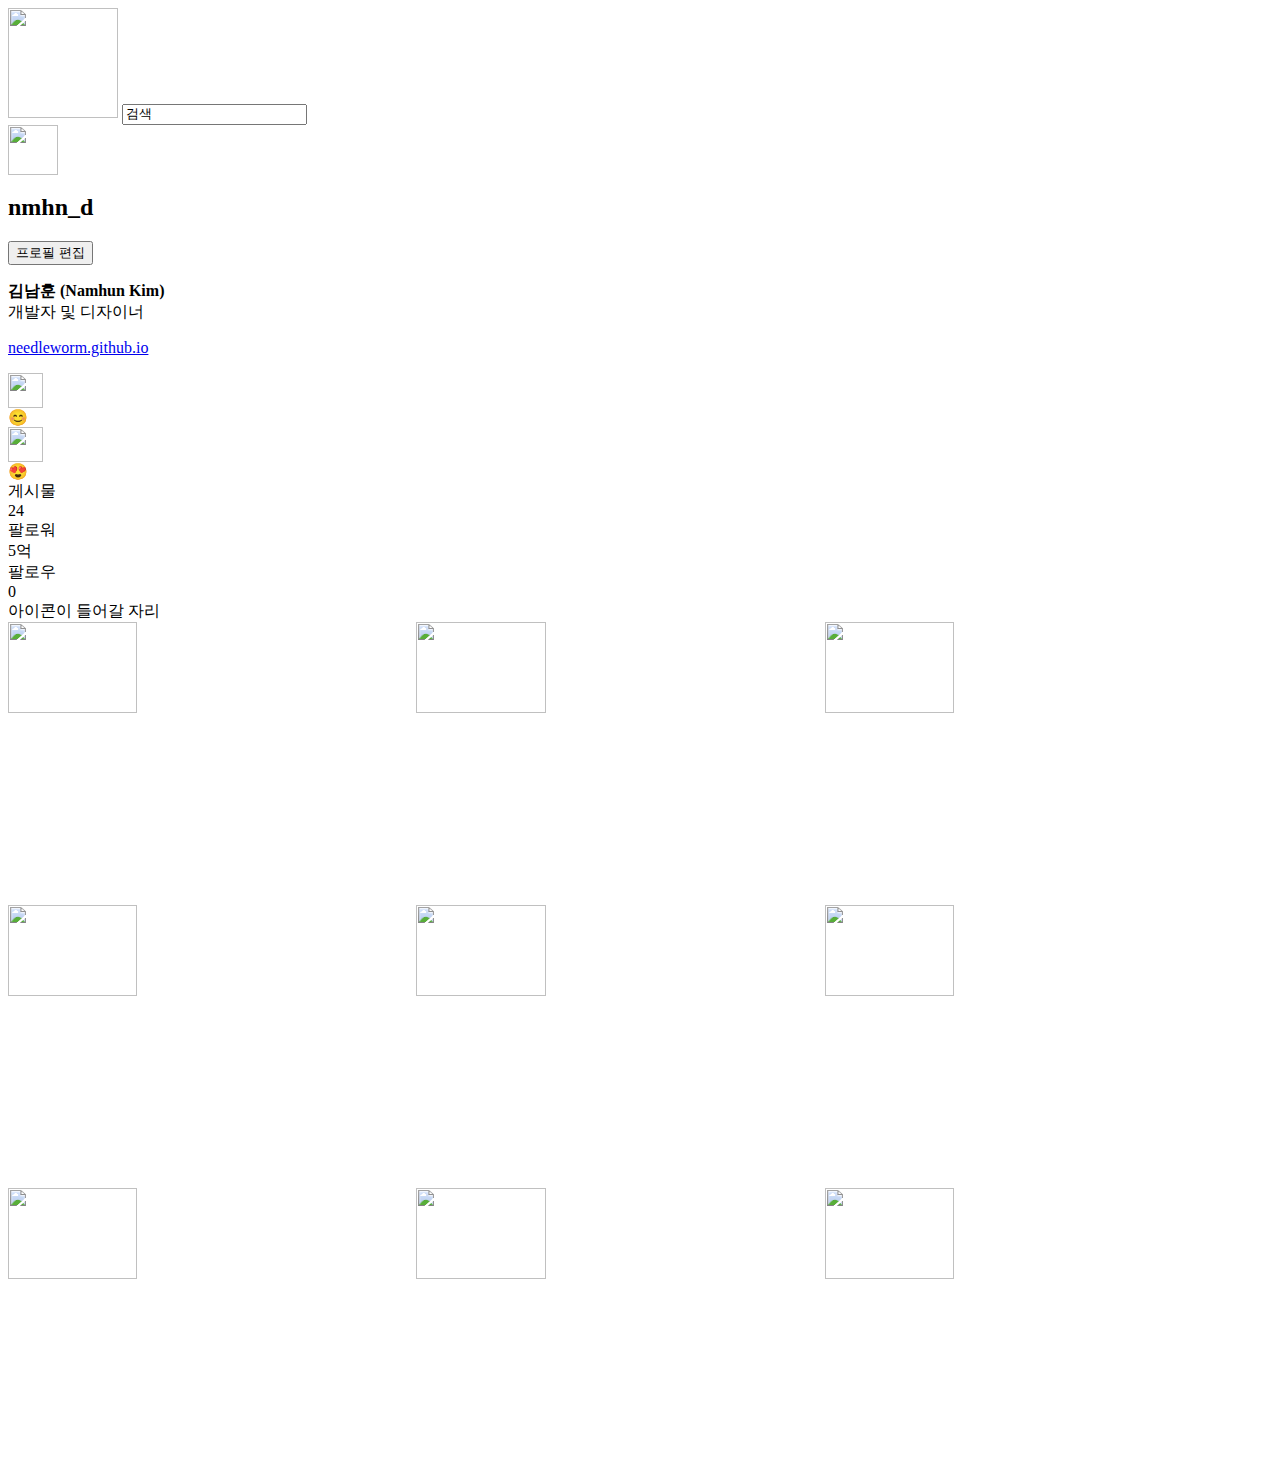
==== index.html @ 16e82bdd "first commit" ====
<html>
    <head>
        <link href="style.css" rel="stylesheet">
    </head>
    <body>
        <div>
            <img src="https://www.instagram.com/static/images/web/logged_out_wordmark.png/7a252de00b20.png"
            width="110px"/>
            <input type="search" value="검색"/>
        </div>
        <div id="profile">
            <img src="image/profile.jpg" width="50px"/>
            <div>
                <h2>nmhn_d</h2>
                <button>프로필 편집</button>
            </div>
        </div>
        <div>
            <p>
                <strong>
                    김남훈 (Namhun Kim)
                </strong><br/>
                개발자 및 디자이너
            </p>
            <p>
                <a href="https://needleworm.github.io">
                    needleworm.github.io
                </a>
            </p>
        </div>
        <div>
            <div class="highlight">
                <div>
                    <img src="image/hl 1.jpg"
                    height="35px"/>
                </div>
                <div>
                    😊
                </div>
            </div>
            <div class="highlight">
                <div>
                    <img src="image/hl 2.jpg"
                    height="35px"/>
                </div>
                <div>
                    😍
                </div>
            </div>
        </div>
        <div>
            <div>
                게시물<br/>
                24
            </div>
            <div>
                팔로워<br/>
                5억
            </div>
            <div>
                팔로우<br/>
                0
            </div>
        </div>
        <div>아이콘이 들어갈 자리</div>
        <div>
            <img src="image/thumbnails/1.jpg" width="32%"/>
            <img src="image/thumbnails/2.jpg" width="32%"/>
            <img src="image/thumbnails/3.jpg" width="32%"/>
            <img src="image/thumbnails/4.jpg" width="32%"/>
            <img src="image/thumbnails/5.jpg" width="32%"/>
            <img src="image/thumbnails/6.jpg" width="32%"/>
            <img src="image/thumbnails/7.jpg" width="32%"/>
            <img src="image/thumbnails/8.jpg" width="32%"/>
            <img src="image/thumbnails/9.jpg" width="32%"/>
        </div>
    </body>
</html>
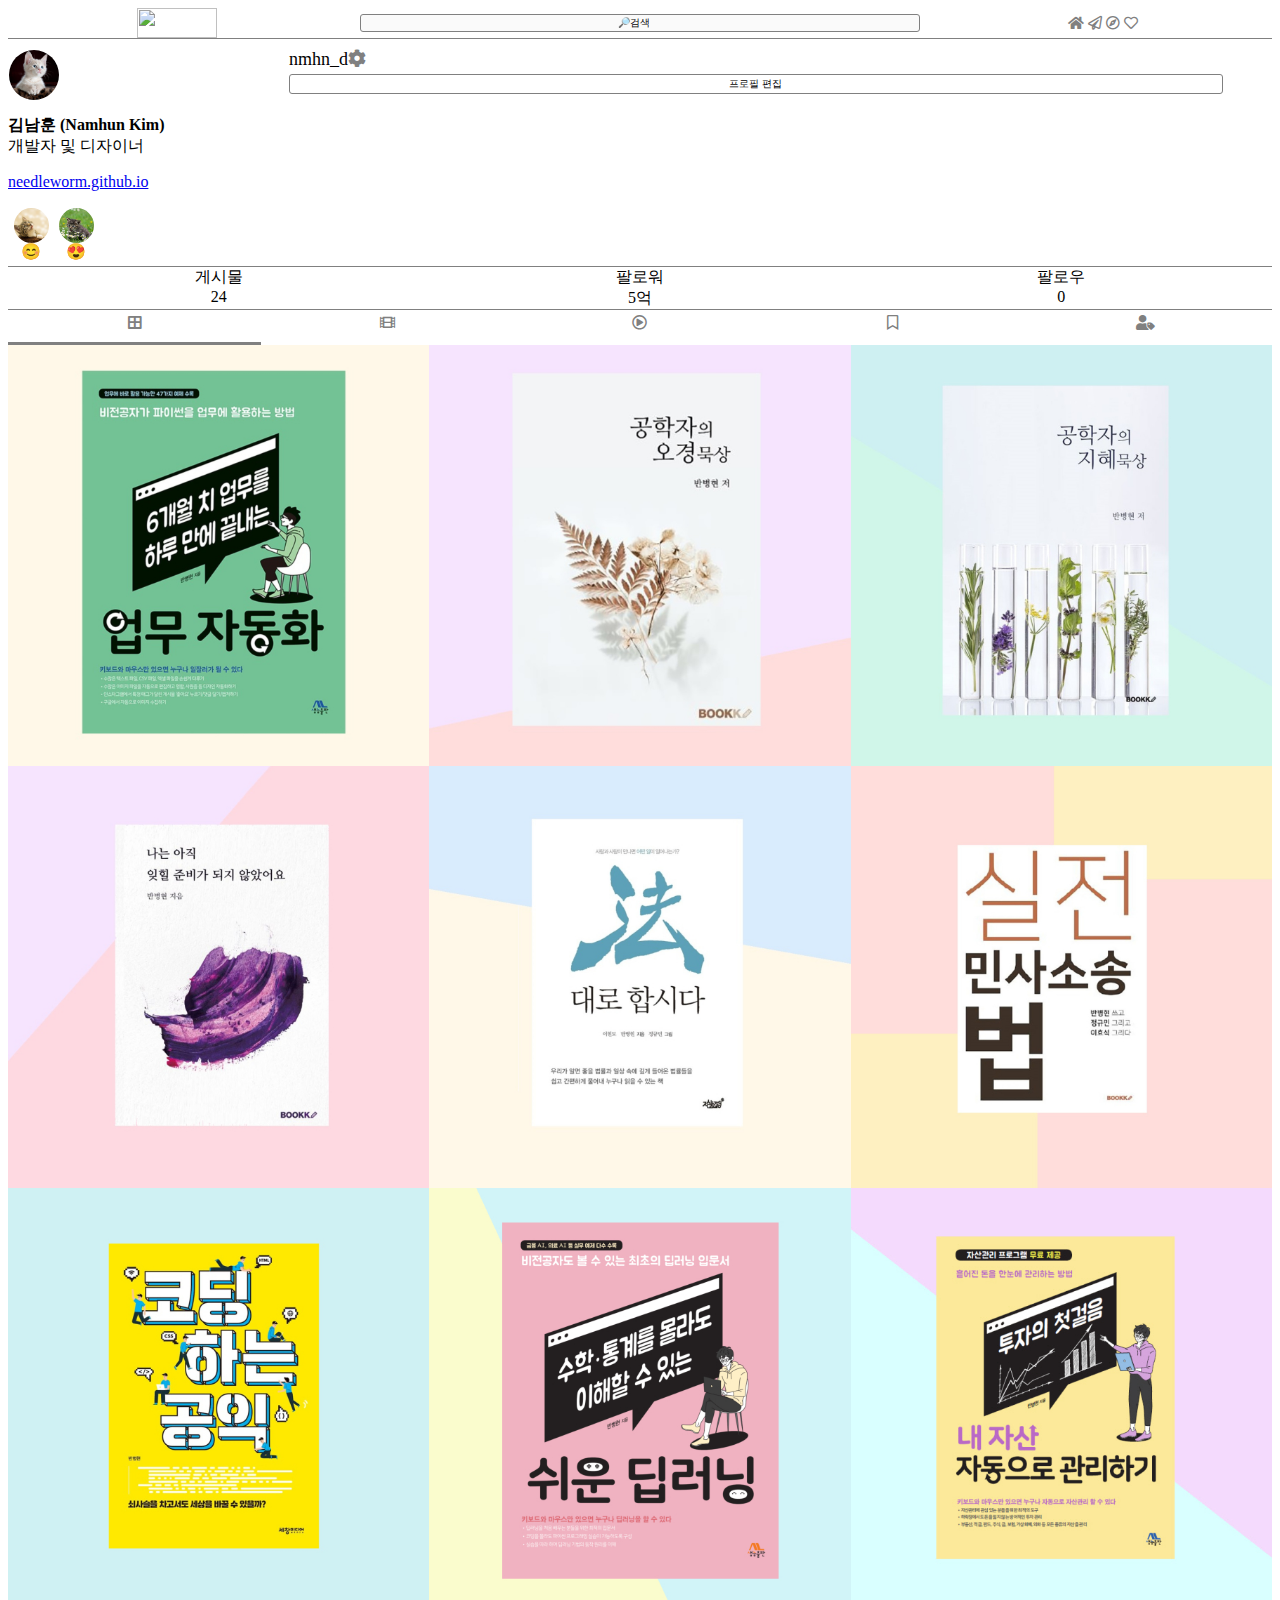
==== commit 5b0b0648: "CSS 추가" ====
--- a/index.html
+++ b/index.html
@@ -1,17 +1,25 @@
 <html>
     <head>
         <link href="style.css" rel="stylesheet">
+        <link href="https://pro.fontawesome.com/releases/v5.10.0/css/all.css" rel="stylesheet">
     </head>
     <body>
-        <div>
-            <img src="https://www.instagram.com/static/images/web/logged_out_wordmark.png/7a252de00b20.png"
-            width="110px"/>
-            <input type="search" value="검색"/>
+        <div id="top">
+            <img src="https://www.instagram.com/static/images/web/logged_out_wordmark.png/7a252de00b20.png" width="80px"/>
+            <input type="search" value="🔎검색"/>
+            <div>
+                <i class="fas fa-home"></i>
+                <i class="far fa-paper-plane"></i>
+                <i class="far fa-compass"></i>
+                <i class="far fa-heart"></i>
+            </div>
         </div>
         <div id="profile">
-            <img src="image/profile.jpg" width="50px"/>
-            <div>
-                <h2>nmhn_d</h2>
+            <div id="profile_pic">
+                <img class="circle_pic" src="image/profile.jpg"/>
+            </div>
+            <div id="profile_info">
+                <div id="id">nmhn_d<i class="fas fa-cog"></i></div>
                 <button>프로필 편집</button>
             </div>
         </div>
@@ -28,52 +36,72 @@
                 </a>
             </p>
         </div>
-        <div>
+        <div id="highlight_area">
             <div class="highlight">
-                <div>
-                    <img src="image/hl 1.jpg"
-                    height="35px"/>
+                <div class="highlight_pic">
+                    <img class="circle_pic" src="image/hl 1.jpg"/>
                 </div>
                 <div>
                     😊
                 </div>
             </div>
             <div class="highlight">
-                <div>
-                    <img src="image/hl 2.jpg"
-                    height="35px"/>
+                <div class="highlight_pic">
+                    <img class="circle_pic" src="image/hl 2.jpg"/>
                 </div>
                 <div>
                     😍
                 </div>
             </div>
+            <div></div>
         </div>
-        <div>
-            <div>
+        <div id="stat_bar">
+            <div class="stat">
                 게시물<br/>
                 24
             </div>
-            <div>
+            <div class="stat">
                 팔로워<br/>
                 5억
             </div>
-            <div>
+            <div class="stat">
                 팔로우<br/>
                 0
             </div>
         </div>
-        <div>아이콘이 들어갈 자리</div>
+        <div id="sub_icons">
+            <div class="selected">
+                <i class="fas fa-border-all"></i>
+            </div>
+            <div>
+                <i class="fas fa-film"></i>
+            </div>
+            <div>
+                <i class="far fa-play-circle"></i>
+            </div>
+            <div>
+                <i class="far fa-bookmark"></i>
+            </div>
+            <div>
+                <i class="fas fa-user-tag"></i>
+            </div>
+        </div>
         <div>
-            <img src="image/thumbnails/1.jpg" width="32%"/>
-            <img src="image/thumbnails/2.jpg" width="32%"/>
-            <img src="image/thumbnails/3.jpg" width="32%"/>
-            <img src="image/thumbnails/4.jpg" width="32%"/>
-            <img src="image/thumbnails/5.jpg" width="32%"/>
-            <img src="image/thumbnails/6.jpg" width="32%"/>
-            <img src="image/thumbnails/7.jpg" width="32%"/>
-            <img src="image/thumbnails/8.jpg" width="32%"/>
-            <img src="image/thumbnails/9.jpg" width="32%"/>
+            <div class="thumbnail_grid">
+                <img src="image/thumbnails/1.jpg" class="thumbnail"/>
+                <img src="image/thumbnails/2.jpg" class="thumbnail"/>
+                <img src="image/thumbnails/3.jpg" class="thumbnail"/>
+            </div>
+            <div class="thumbnail_grid">
+                <img src="image/thumbnails/4.jpg" class="thumbnail"/>
+                <img src="image/thumbnails/5.jpg" class="thumbnail"/>
+                <img src="image/thumbnails/6.jpg" class="thumbnail"/>
+            </div>
+            <div class="thumbnail_grid">
+                <img src="image/thumbnails/7.jpg" class="thumbnail"/>
+                <img src="image/thumbnails/8.jpg" class="thumbnail"/>
+                <img src="image/thumbnails/9.jpg" class="thumbnail"/>
+            </div>
         </div>
     </body>
 </html>
-
--- a/style.css
+++ b/style.css
@@ -0,0 +1,148 @@
+h2{
+    color:red;
+}
+
+#profile{
+    display: grid;
+    grid-template-columns: 1fr 3.5fr;
+}
+
+#profile_info{
+    display: grid;
+    grid-template-rows: 1fr 1fr;
+
+    height: 50px;
+}
+
+.thumbnail_grid{
+    display: grid;
+    grid-template-columns: 1fr 1fr 1fr;
+}
+
+.thumbnail{
+    width: 100%;
+}
+
+#stat_bar{
+    display: grid;
+    grid-template-columns: 1fr 1fr 1fr;
+
+    border-top: 1px solid gray;
+    border-bottom: 1px solid gray;
+
+    margin-bottom: 5px;
+    margin-top: 5px;
+}
+
+.stat{
+    text-align: center;
+}
+
+.circle_pic{
+    border: solid white 1px;
+    border-radius: 50%;
+
+    width: 100%;
+    height: 100%;
+    object-fit: cover;
+}
+
+#profile_pic{
+    width: 50px;
+    height: 50px;
+}
+
+.highlight_pic{
+    width: 35px;
+    height: 35px;
+
+    margin-left: auto;
+    margin-right: auto;
+}
+
+#highlight_area{
+    display: grid;
+    grid-template-columns: 45px 45px 1fr;
+}
+
+.highlight{
+    text-align: center;
+}
+
+#id{
+    font-size: 18px;
+    font-weight: 100;
+}
+
+button{
+    height: 80%;
+    width: 95%;
+
+    font-size: 10px;
+    background-color: white;
+    border: solid gray 1px;
+    border-radius: 3px;
+}
+
+#top{
+    display: grid;
+    grid-template-columns: 4fr 7fr 4fr;
+    height: 30px;
+
+    border-bottom: solid gray 0.1px;
+    margin-bottom: 10px;
+}
+
+#top img{
+    margin-left: auto;
+    margin-right: auto;
+
+    height: 100%;
+    object-fit: contain;
+}
+
+#top input{
+    height: 60%;
+    width: 95%;
+
+    margin-left: auto;
+    margin-right: auto;
+    margin-top: auto;
+    margin-bottom: auto;
+
+    text-align: center;
+    background-color: rgb(250, 250, 250);
+
+    border: solid gray 1px;
+    border-radius: 3px;
+
+    font-size: 10px;
+    font-weight: 100;
+}
+
+i{
+    color: gray;
+}
+
+#top i{
+    font-size: 14px;
+}
+
+#top div{
+    text-align: center;
+    padding-top: 6px;
+}
+
+#sub_icons{
+    display: grid;
+    grid-template-columns: 1fr 1fr 1fr 1fr 1fr;
+
+    text-align: center;
+    font-size: 15px;
+
+    height: 30px;
+}
+
+.selected{
+    border-bottom: solid gray 3px;
+}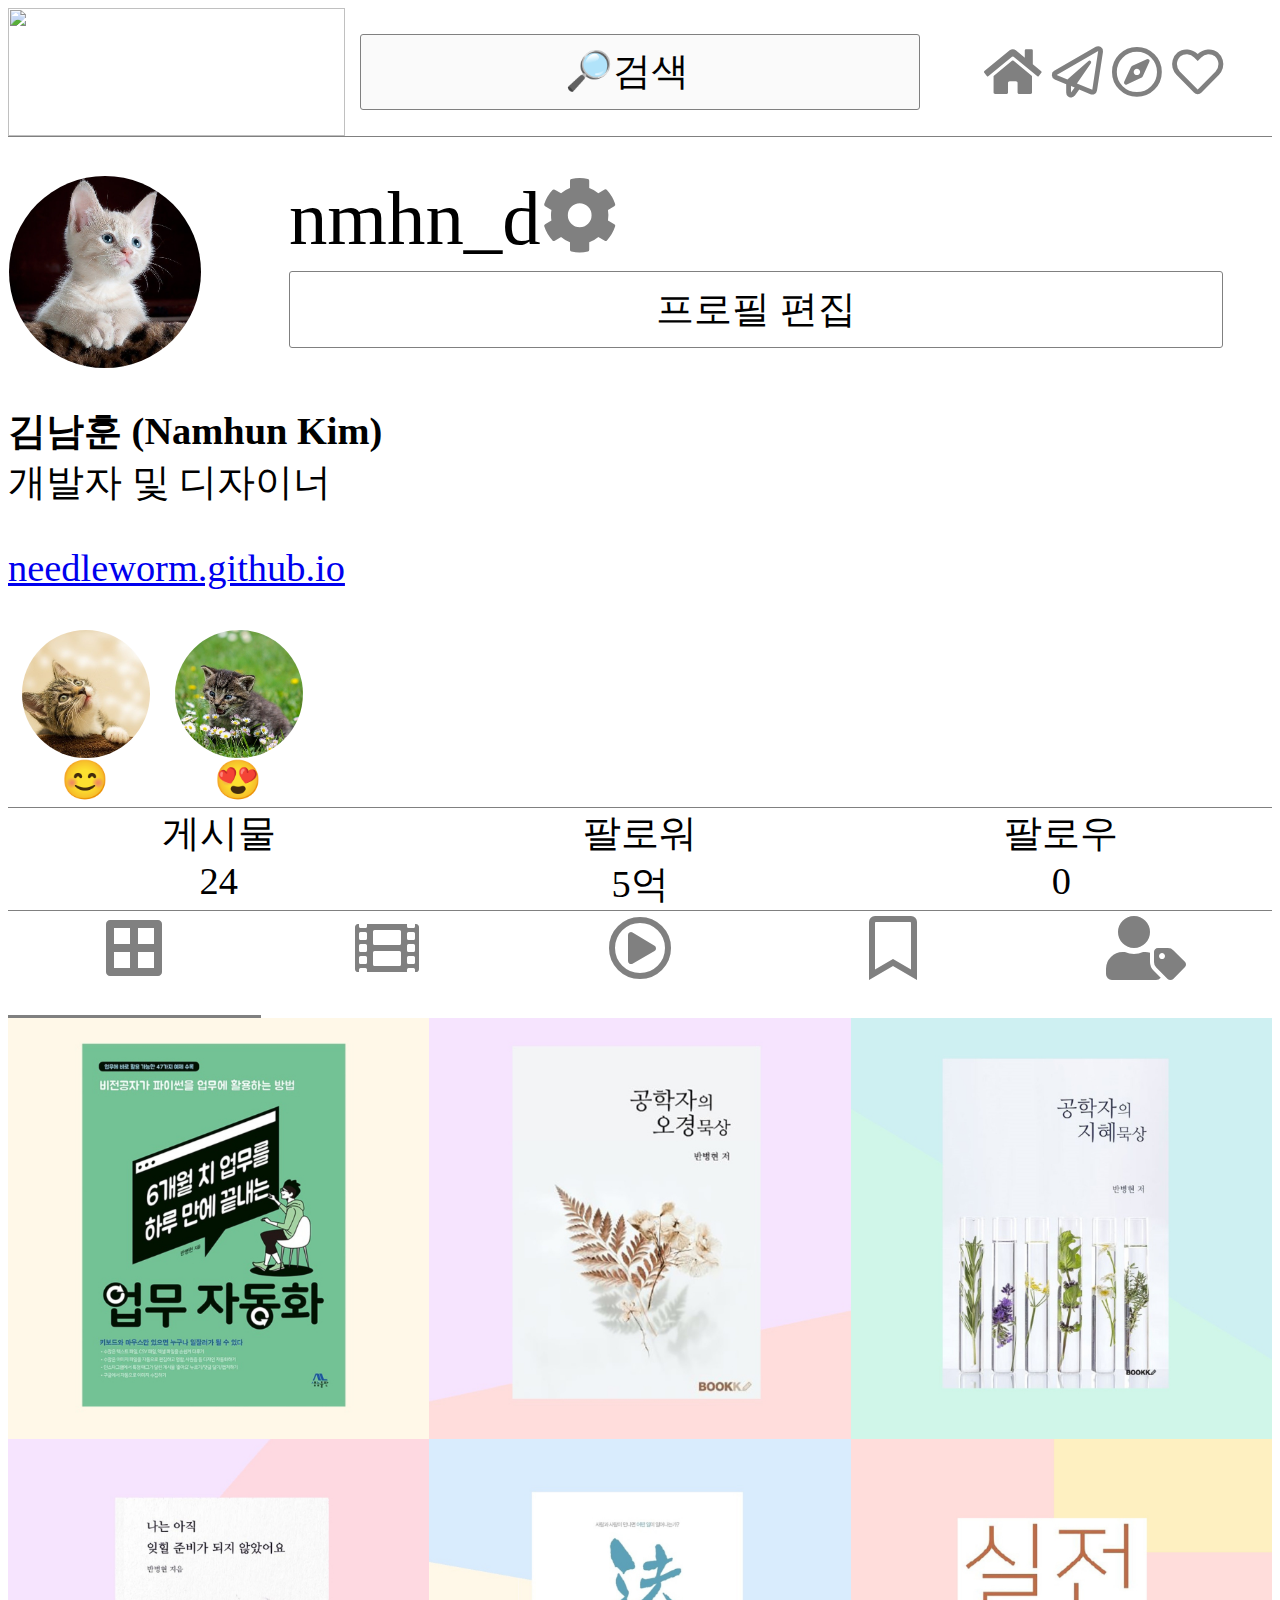
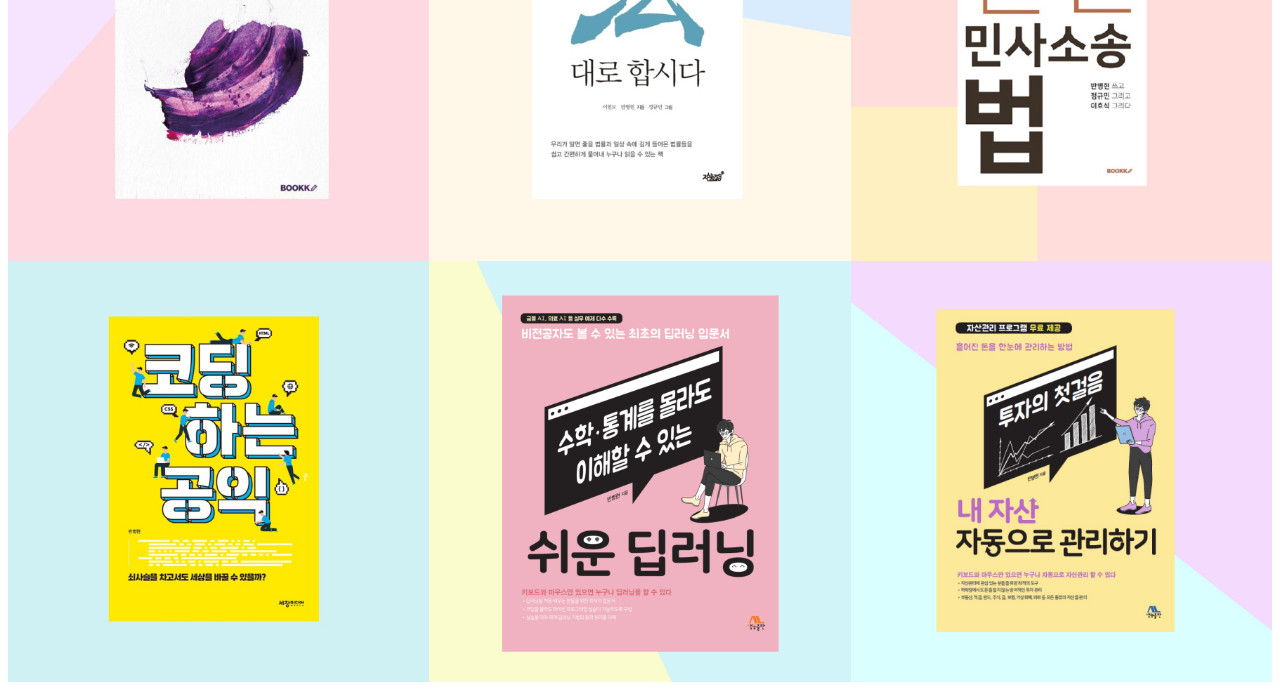
==== commit f5f7466a: "반응형 웹" ====
--- a/index.html
+++ b/index.html
@@ -5,7 +5,7 @@
     </head>
     <body>
         <div id="top">
-            <img src="https://www.instagram.com/static/images/web/logged_out_wordmark.png/7a252de00b20.png" width="80px"/>
+            <img src="https://www.instagram.com/static/images/web/logged_out_wordmark.png/7a252de00b20.png" />
             <input type="search" value="🔎검색"/>
             <div>
                 <i class="fas fa-home"></i>
--- a/style.css
+++ b/style.css
@@ -1,5 +1,5 @@
-h2{
-    color:red;
+body{
+    font-size: 3vw;
 }
 
 #profile{
@@ -10,8 +10,7 @@
 #profile_info{
     display: grid;
     grid-template-rows: 1fr 1fr;
-
-    height: 50px;
+    height: 15vw;
 }
 
 .thumbnail_grid{
@@ -48,13 +47,13 @@
 }
 
 #profile_pic{
-    width: 50px;
-    height: 50px;
+    width: 15vw;
+    height: 15vw;
 }
 
 .highlight_pic{
-    width: 35px;
-    height: 35px;
+    width: 10vw;
+    height: 10vw;
 
     margin-left: auto;
     margin-right: auto;
@@ -62,7 +61,7 @@
 
 #highlight_area{
     display: grid;
-    grid-template-columns: 45px 45px 1fr;
+    grid-template-columns: 12vw 12vw 1fr;
 }
 
 .highlight{
@@ -70,7 +69,7 @@
 }
 
 #id{
-    font-size: 18px;
+    font-size: 6vw;
     font-weight: 100;
 }
 
@@ -78,7 +77,7 @@
     height: 80%;
     width: 95%;
 
-    font-size: 10px;
+    font-size: 3vw;
     background-color: white;
     border: solid gray 1px;
     border-radius: 3px;
@@ -87,10 +86,10 @@
 #top{
     display: grid;
     grid-template-columns: 4fr 7fr 4fr;
-    height: 30px;
-
+    height: 10vw;
+    min-height: 10vw;
     border-bottom: solid gray 0.1px;
-    margin-bottom: 10px;
+    margin-bottom: 3vw;
 }
 
 #top img{
@@ -116,7 +115,7 @@
     border: solid gray 1px;
     border-radius: 3px;
 
-    font-size: 10px;
+    font-size: 3vw;
     font-weight: 100;
 }
 
@@ -125,12 +124,12 @@
 }
 
 #top i{
-    font-size: 14px;
+    font-size: 4vw;
 }
 
 #top div{
     text-align: center;
-    padding-top: 6px;
+    padding-top: 3vw;
 }
 
 #sub_icons{
@@ -138,11 +137,12 @@
     grid-template-columns: 1fr 1fr 1fr 1fr 1fr;
 
     text-align: center;
-    font-size: 15px;
+    font-size: 5vw;
 
-    height: 30px;
+    height: 8vw;
 }
 
 .selected{
     border-bottom: solid gray 3px;
-}+}
+
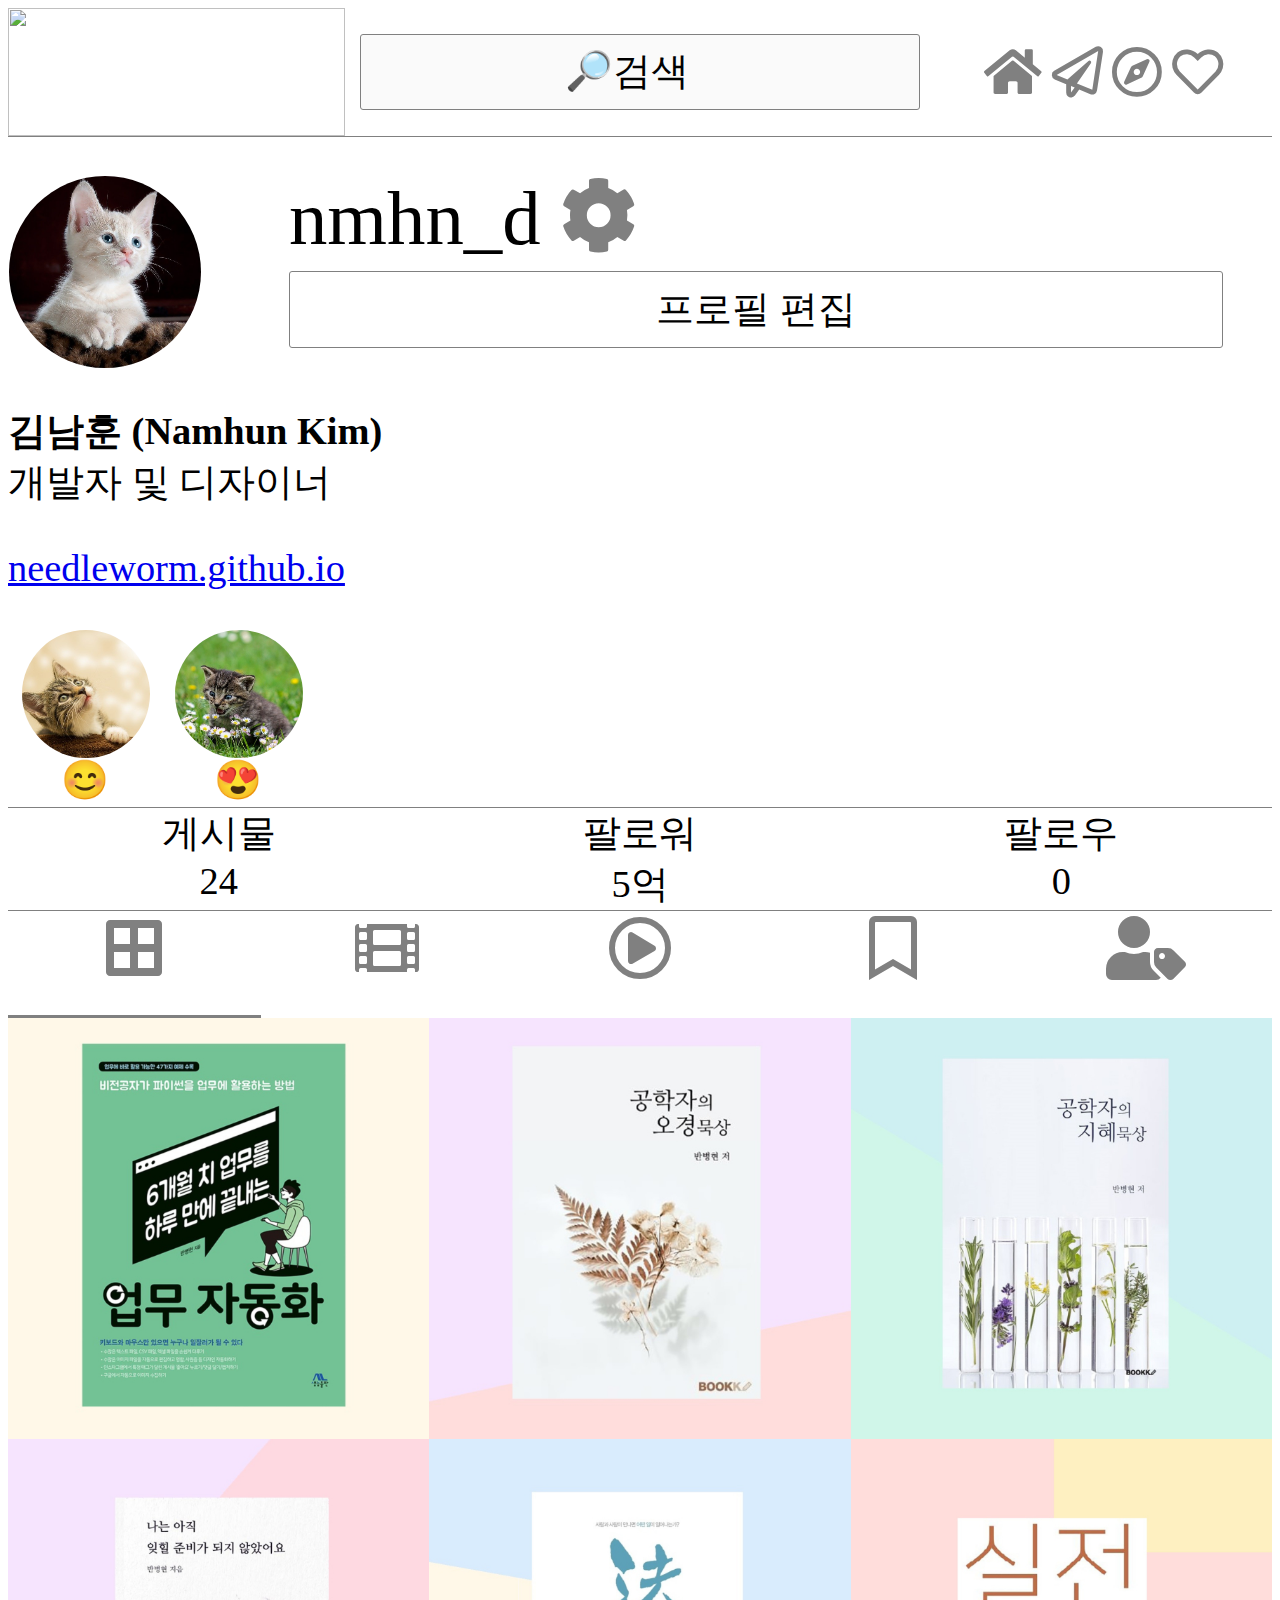
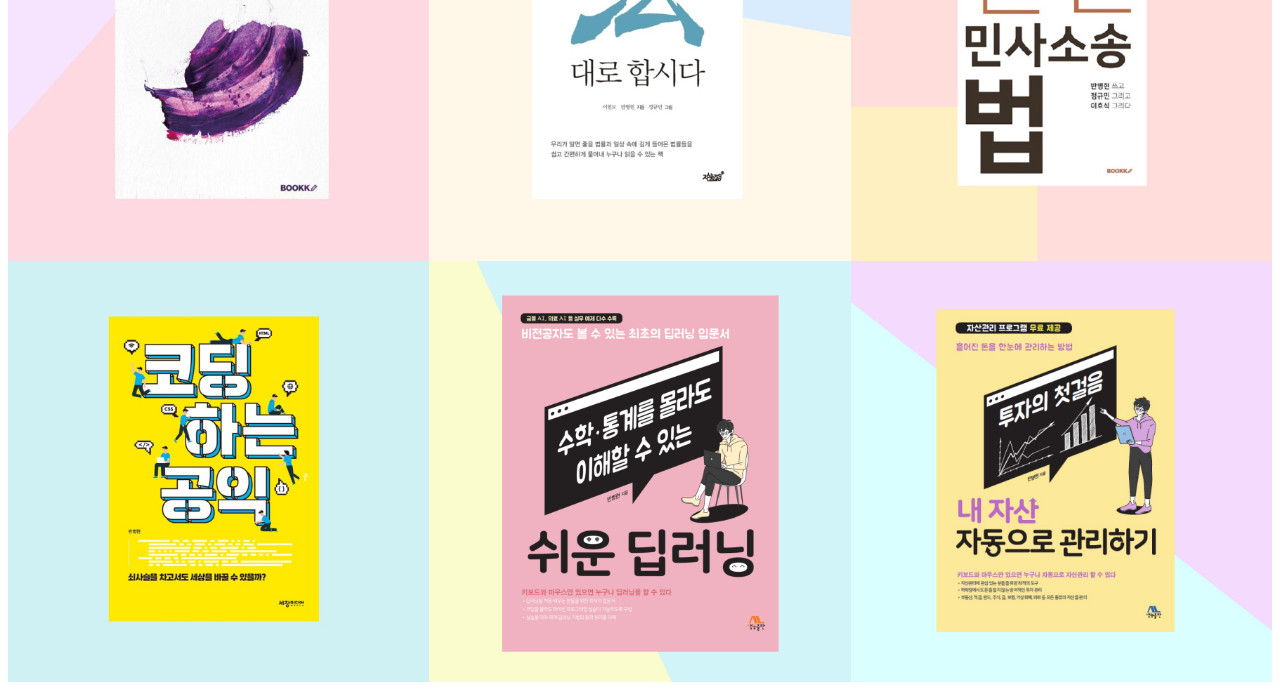
==== commit 768fd3a6: "인스타그램 완성!" ====
--- a/index.html
+++ b/index.html
@@ -2,6 +2,7 @@
     <head>
         <link href="style.css" rel="stylesheet">
         <link href="https://pro.fontawesome.com/releases/v5.10.0/css/all.css" rel="stylesheet">
+        <script src="script.js"></script>
     </head>
     <body>
         <div id="top">
@@ -19,18 +20,21 @@
                 <img class="circle_pic" src="image/profile.jpg"/>
             </div>
             <div id="profile_info">
-                <div id="id">nmhn_d<i class="fas fa-cog"></i></div>
+                <div id="id">
+                    <span>nmhn_d</span>
+                    <i class="fas fa-cog"></i>
+                </div>
                 <button>프로필 편집</button>
             </div>
         </div>
         <div>
             <p>
-                <strong>
+                <strong id="userInfo">
                     김남훈 (Namhun Kim)
                 </strong><br/>
-                개발자 및 디자이너
+                <span id="summary">개발자 및 디자이너</span>
             </p>
-            <p>
+            <p id="profileDetail">
                 <a href="https://needleworm.github.io">
                     needleworm.github.io
                 </a>
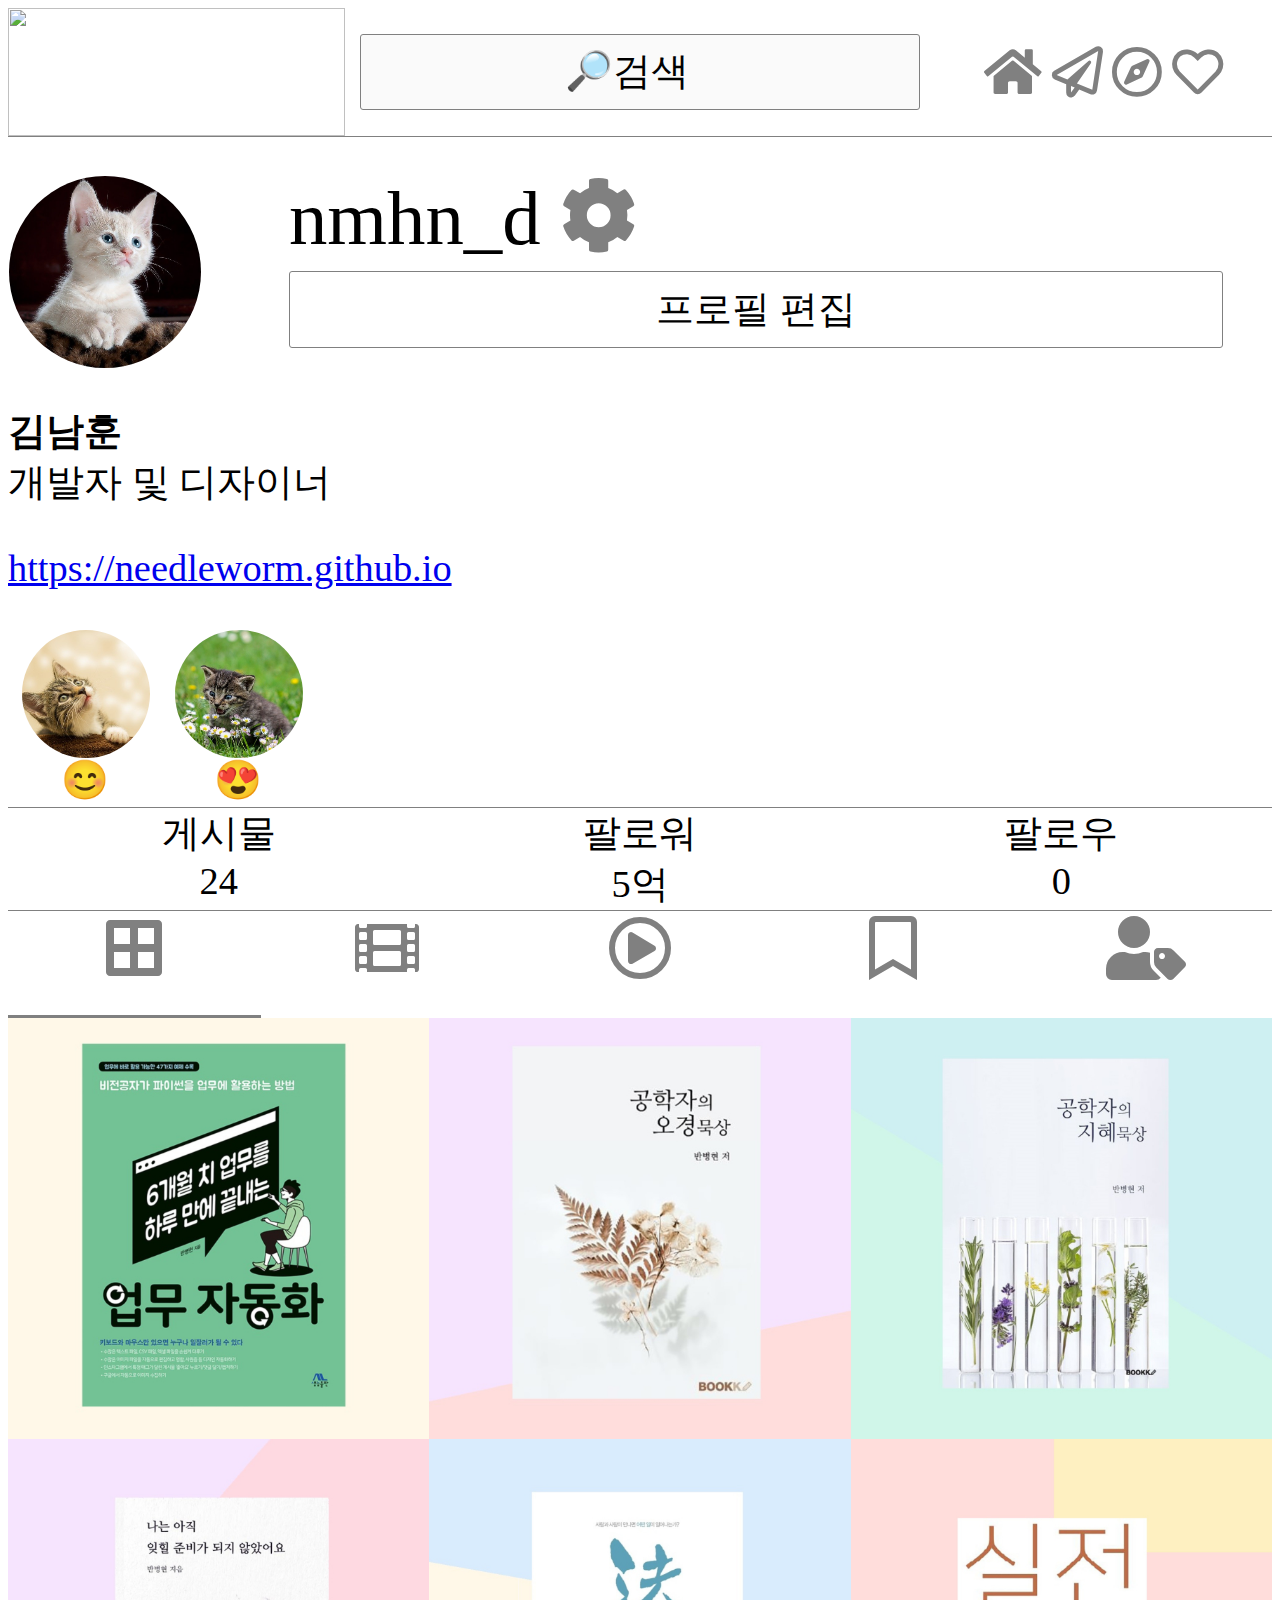
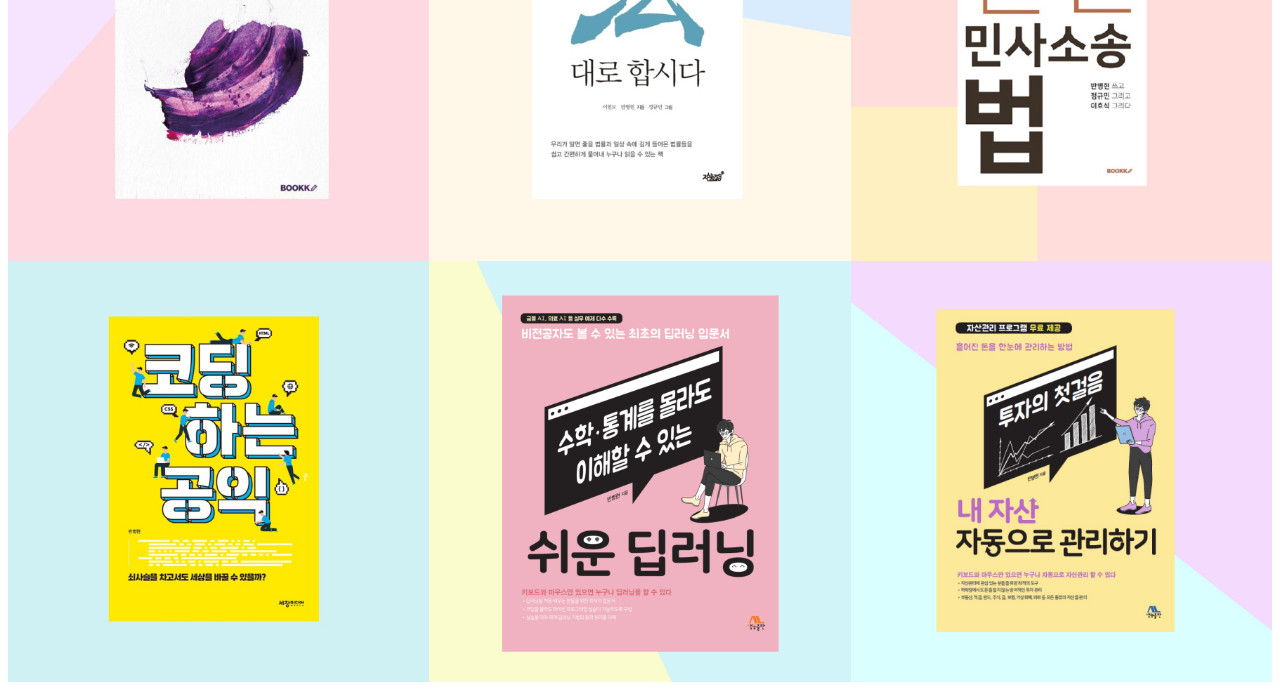
==== commit 8b912fff: "인스타그램 수정" ====
--- a/index.html
+++ b/index.html
@@ -30,13 +30,13 @@
         <div>
             <p>
                 <strong id="userInfo">
-                    김남훈 (Namhun Kim)
+                    김남훈
                 </strong><br/>
                 <span id="summary">개발자 및 디자이너</span>
             </p>
             <p id="profileDetail">
                 <a href="https://needleworm.github.io">
-                    needleworm.github.io
+                    https://needleworm.github.io
                 </a>
             </p>
         </div>
